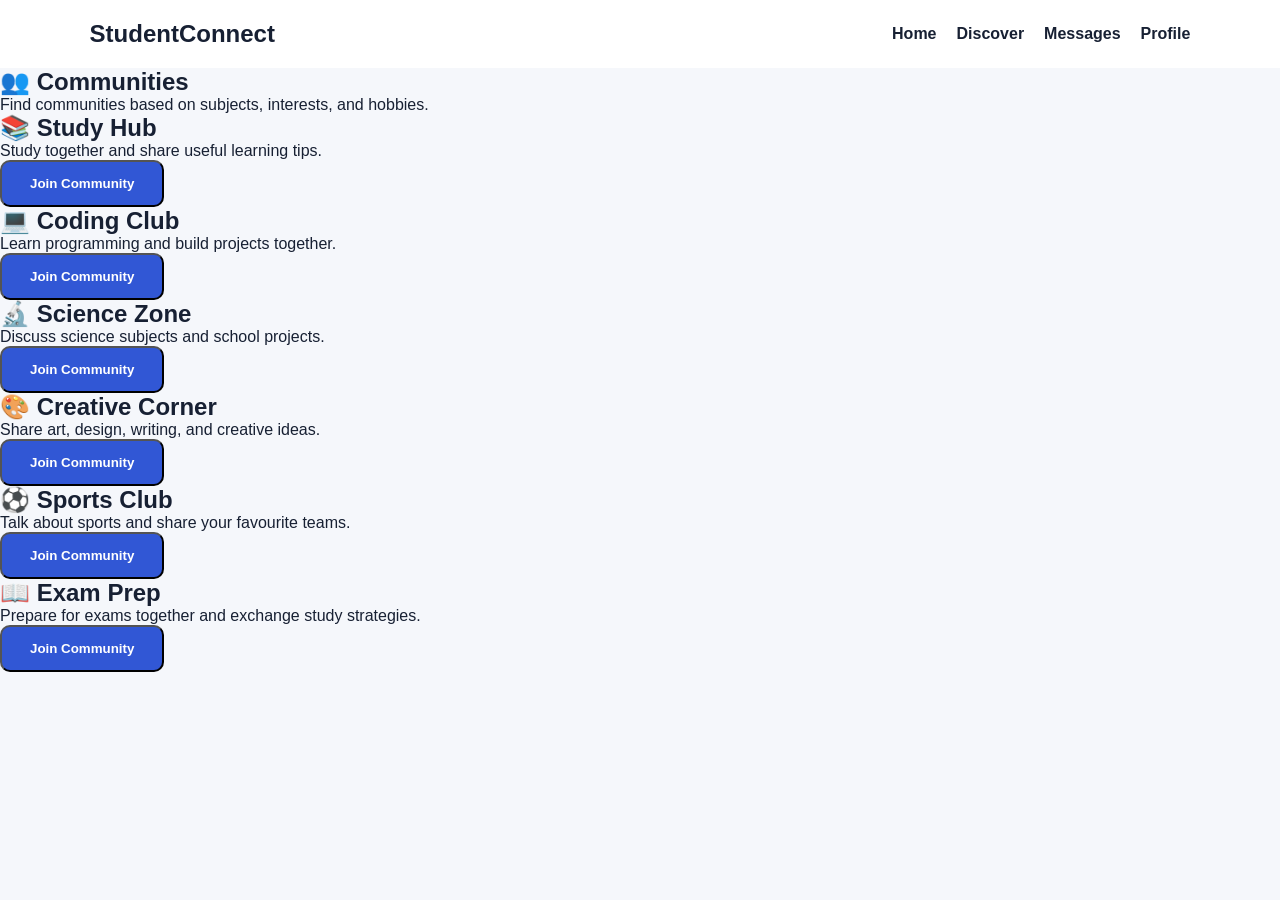
==== communities.html @ 0e992ad4 "Create communities.html" ====
<!DOCTYPE html>
<html lang="en">
<head>
  <meta charset="UTF-8">
  <meta name="viewport" content="width=device-width, initial-scale=1.0">

  <title>Communities - StudentConnect</title>

  <link rel="stylesheet" href="css/style.css">
</head>

<body>

  <nav>
    <h2>StudentConnect</h2>

    <div>
      <a href="dashboard.html">Home</a>
      <a href="discover.html">Discover</a>
      <a href="messages.html">Messages</a>
      <a href="profile.html">Profile</a>
    </div>
  </nav>

  <main class="communities-page">

    <section class="communities-header">
      <h1>👥 Communities</h1>

      <p>
        Find communities based on subjects,
        interests, and hobbies.
      </p>
    </section>

    <section class="community-grid">

      <div class="community-card">
        <h2>📚 Study Hub</h2>
        <p>
          Study together and share useful learning tips.
        </p>

        <button class="btn" type="button">
          Join Community
        </button>
      </div>

      <div class="community-card">
        <h2>💻 Coding Club</h2>
        <p>
          Learn programming and build projects together.
        </p>

        <button class="btn" type="button">
          Join Community
        </button>
      </div>

      <div class="community-card">
        <h2>🔬 Science Zone</h2>
        <p>
          Discuss science subjects and school projects.
        </p>

        <button class="btn" type="button">
          Join Community
        </button>
      </div>

      <div class="community-card">
        <h2>🎨 Creative Corner</h2>
        <p>
          Share art, design, writing, and creative ideas.
        </p>

        <button class="btn" type="button">
          Join Community
        </button>
      </div>

      <div class="community-card">
        <h2>⚽ Sports Club</h2>
        <p>
          Talk about sports and share your favourite teams.
        </p>

        <button class="btn" type="button">
          Join Community
        </button>
      </div>

      <div class="community-card">
        <h2>📖 Exam Prep</h2>
        <p>
          Prepare for exams together and exchange study strategies.
        </p>

        <button class="btn" type="button">
          Join Community
        </button>
      </div>

    </section>

  </main>

</body>
  </html>
---- css/style.css ----
* {
  margin: 0;
  padding: 0;
  box-sizing: border-box;
}

body {
  font-family: Arial, sans-serif;
  background: #f5f7fb;
  color: #172033;
}

nav {
  display: flex;
  justify-content: space-between;
  align-items: center;
  padding: 20px 7%;
  background: white;
}

nav h2 {
  font-size: 24px;
}

nav div {
  display: flex;
  gap: 20px;
}

nav a {
  text-decoration: none;
  color: #172033;
  font-weight: 600;
}

.hero {
  max-width: 850px;
  margin: 120px auto;
  padding: 0 25px;
  text-align: center;
}

.hero h1 {
  font-size: 56px;
  margin-bottom: 20px;
}

.hero p {
  max-width: 650px;
  margin: 0 auto 35px;
  font-size: 18px;
  line-height: 1.7;
}

.btn {
  display: inline-block;
  padding: 14px 28px;
  border-radius: 10px;
  background: #3157d5;
  color: white;
  text-decoration: none;
  font-weight: 700;
}

@media (max-width: 600px) {
  nav {
    padding: 18px 5%;
  }

  nav h2 {
    font-size: 20px;
  }

  nav div {
    gap: 10px;
  }

  .hero {
    margin: 80px auto;
  }

  .hero h1 {
    font-size: 40px;
  }
  .features {
  max-width: 1000px;
  margin: 60px auto;
  padding: 0 25px;

  display: grid;
  grid-template-columns: repeat(2, 1fr);
  gap: 25px;
}

.feature-card {
  background: #ffffff;
  padding: 25px;
  border-radius: 15px;
  box-shadow: 0 5px 20px rgba(0, 0, 0, 0.08);
}

.feature-card h3 {
  margin-bottom: 10px;
  font-size: 22px;
}

.feature-card p {
  line-height: 1.6;
    }
  .how-it-works {
  max-width: 1000px;
  margin: 80px auto;
  padding: 0 25px;
  text-align: center;
}

.how-it-works h2 {
  font-size: 36px;
  margin-bottom: 15px;
}

.section-intro {
  margin-bottom: 40px;
  line-height: 1.6;
}

.steps {
  display: grid;
  grid-template-columns: repeat(3, 1fr);
  gap: 25px;
}

.step {
  padding: 25px;
  background: white;
  border-radius: 15px;
}

.step-number {
  display: inline-flex;
  align-items: center;
  justify-content: center;
  width: 45px;
  height: 45px;
  margin-bottom: 15px;
  border-radius: 50%;
  background: #3157d5;
  color: white;
  font-weight: bold;
}

.step h3 {
  margin-bottom: 10px;
}

.step p {
  line-height: 1.6;
}

@media (max-width: 600px) {
  .steps {
    grid-template-columns: 1fr;
  }
    }
  .cta {
  max-width: 900px;
  margin: 80px auto;
  padding: 60px 25px;
  text-align: center;
  background: #3157d5;
  color: white;
  border-radius: 20px;
}

.cta h2 {
  font-size: 36px;
  margin-bottom: 15px;
}

.cta p {
  max-width: 600px;
  margin: 0 auto 30px;
  line-height: 1.6;
}

.cta .btn {
  background: white;
  color: #3157d5;
  }
  .signup-page {
  min-height: 100vh;
  display: flex;
  justify-content: center;
  align-items: center;
  padding: 30px 20px;
}

.signup-card {
  width: 100%;
  max-width: 500px;
  padding: 35px;
  background: white;
  border-radius: 18px;
  box-shadow: 0 8px 30px rgba(0, 0, 0, 0.08);
}

.signup-card h1 {
  margin-bottom: 10px;
}

.signup-card > p {
  margin-bottom: 25px;
  line-height: 1.6;
}

.signup-card form {
  display: flex;
  flex-direction: column;
}

.signup-card label {
  margin-bottom: 7px;
  font-weight: 600;
}

.signup-card input,
.signup-card select {
  padding: 13px;
  margin-bottom: 18px;
  border: 1px solid #d5d9e2;
  border-radius: 8px;
  font-size: 16px;
}

.signup-card input:focus,
.signup-card select:focus {
  outline: 2px solid #3157d5;
}

.signup-card button {
  border: none;
  cursor: pointer;
  font-size: 16px;
  margin-top: 5px;
}
  .profile-page {
  min-height: 100vh;
  display: flex;
  justify-content: center;
  align-items: center;
  padding: 30px 20px;
  box-sizing: border-box;
}

.profile-card {
  width: 100%;
  max-width: 550px;
  padding: 35px;
  background: white;
  border-radius: 18px;
  box-shadow: 0 8px 30px rgba(0, 0, 0, 0.08);
  box-sizing: border-box;
}

.profile-card h1 {
  margin-bottom: 12px;
}

.profile-card > p {
  line-height: 1.6;
  margin-bottom: 25px;
}

.profile-card form {
  display: flex;
  flex-direction: column;
  width: 100%;
}

.profile-card label {
  margin-bottom: 7px;
  font-weight: 600;
}

.profile-card input,
.profile-card select {
  width: 100%;
  box-sizing: border-box;
  padding: 13px;
  margin-bottom: 18px;
  border: 1px solid #d5d9e2;
  border-radius: 8px;
  font-size: 16px;
}

.profile-card button {
  width: 100%;
  border: none;
  cursor: pointer;
  font-size: 16px;
  margin-top: 5px;
}

/* Mobile */
@media (max-width: 600px) {

  .profile-page {
    padding: 20px 15px;
    align-items: flex-start;
  }

  .profile-card {
    padding: 25px 20px;
    margin-top: 20px;
  }

  .profile-card h1 {
    font-size: 30px;
  }

  .profile-card > p {
    font-size: 15px;
  }

  .profile-card input,
  .profile-card select {
    font-size: 16px;
  }
  .dashboard {
  max-width: 1100px;
  margin: 60px auto;
  padding: 0 25px;
}

.dashboard-welcome {
  margin-bottom: 40px;
}

.dashboard-welcome h1 {
  font-size: 38px;
  margin-bottom: 10px;
}

.dashboard-welcome p {
  line-height: 1.6;
}

.dashboard-grid {
  display: grid;
  grid-template-columns: repeat(3, 1fr);
  gap: 25px;
}

.dashboard-card {
  padding: 25px;
  background: white;
  border-radius: 18px;
  box-shadow: 0 8px 25px rgba(0, 0, 0, 0.08);
}

.dashboard-card h2 {
  font-size: 22px;
  margin-bottom: 12px;
}

.dashboard-card p {
  line-height: 1.6;
  margin-bottom: 20px;
}

.dashboard-card .btn {
  border: none;
  cursor: pointer;
}

@media (max-width: 700px) {
  .dashboard {
    margin: 35px auto;
  }

  .dashboard-welcome h1 {
    font-size: 30px;
  }

  .dashboard-grid {
    grid-template-columns: 1fr;
  }
  .student-profile {
  max-width: 600px;
  margin-bottom: 35px;
  padding: 25px;
  background: white;
  border-radius: 18px;
  box-shadow: 0 8px 25px rgba(0, 0, 0, 0.08);
}

.student-profile h2 {
  margin-bottom: 20px;
}

.student-profile p {
  margin: 12px 0;
  line-height: 1.5;
  }
  .discover {
  max-width: 1100px;
  margin: 50px auto;
  padding: 0 25px;
}

.discover-header {
  text-align: center;
  margin-bottom: 40px;
}

.discover-header h1 {
  font-size: 36px;
  margin-bottom: 10px;
}

.discover-header p {
  line-height: 1.6;
}

.student-list {
  display: grid;
  grid-template-columns: repeat(3, 1fr);
  gap: 25px;
}

.student-card {
  padding: 25px;
  background: white;
  border-radius: 18px;
  box-shadow: 0 8px 25px rgba(0, 0, 0, 0.08);
}

.student-card h2 {
  margin-bottom: 15px;
}

.student-card p {
  line-height: 1.6;
  margin: 8px 0;
}

.student-card .btn {
  width: 100%;
  border: none;
  cursor: pointer;
  margin-top: 15px;
}

@media (max-width: 700px) {
  .discover {
    margin: 30px auto;
  }

  .discover-header h1 {
    font-size: 30px;
  }

  .student-list {
    grid-template-columns: 1fr;
  }
  .chat-page {
  max-width: 700px;
  margin: 40px auto;
  padding: 20px;
}

.chat-header {
  text-align: center;
  margin-bottom: 25px;
}

.messages {
  height: 450px;
  overflow-y: auto;
  padding: 20px;
  background: #f4f5f7;
  border-radius: 15px;
  margin-bottom: 15px;
}

.message {
  max-width: 75%;
  padding: 12px 16px;
  margin: 10px 0;
  border-radius: 15px;
  word-wrap: break-word;
}

.message.mine {
  margin-left: auto;
  background: #315bdc;
  color: white;
}

.message.theirs {
  margin-right: auto;
  background: white;
  color: #222;
}

.message-form {
  display: flex;
  gap: 10px;
}

.message-form input {
  flex: 1;
  padding: 14px;
  border-radius: 10px;
  border: 1px solid #ccc;
}

@media (max-width: 600px) {
  .chat-page {
    padding: 15px;
  }

  .messages {
    height: 400px;
  }
  .messages-page {
  max-width: 700px;
  margin: 40px auto;
  padding: 20px;
}

.messages-header {
  text-align: center;
  margin-bottom: 30px;
}

.conversation-list {
  display: flex;
  flex-direction: column;
  gap: 15px;
}

.conversation-card {
  background: white;
  padding: 20px;
  border-radius: 15px;
  box-shadow: 0 3px 12px rgba(0, 0, 0, 0.08);
}

.conversation-card h2 {
  margin-top: 0;
}

.conversation-card p {
  margin-bottom: 15px;
    }
  #messageBadge {
  font-size: 12px;
  font-weight: bold;
    }
    }
  }
}
  }
}
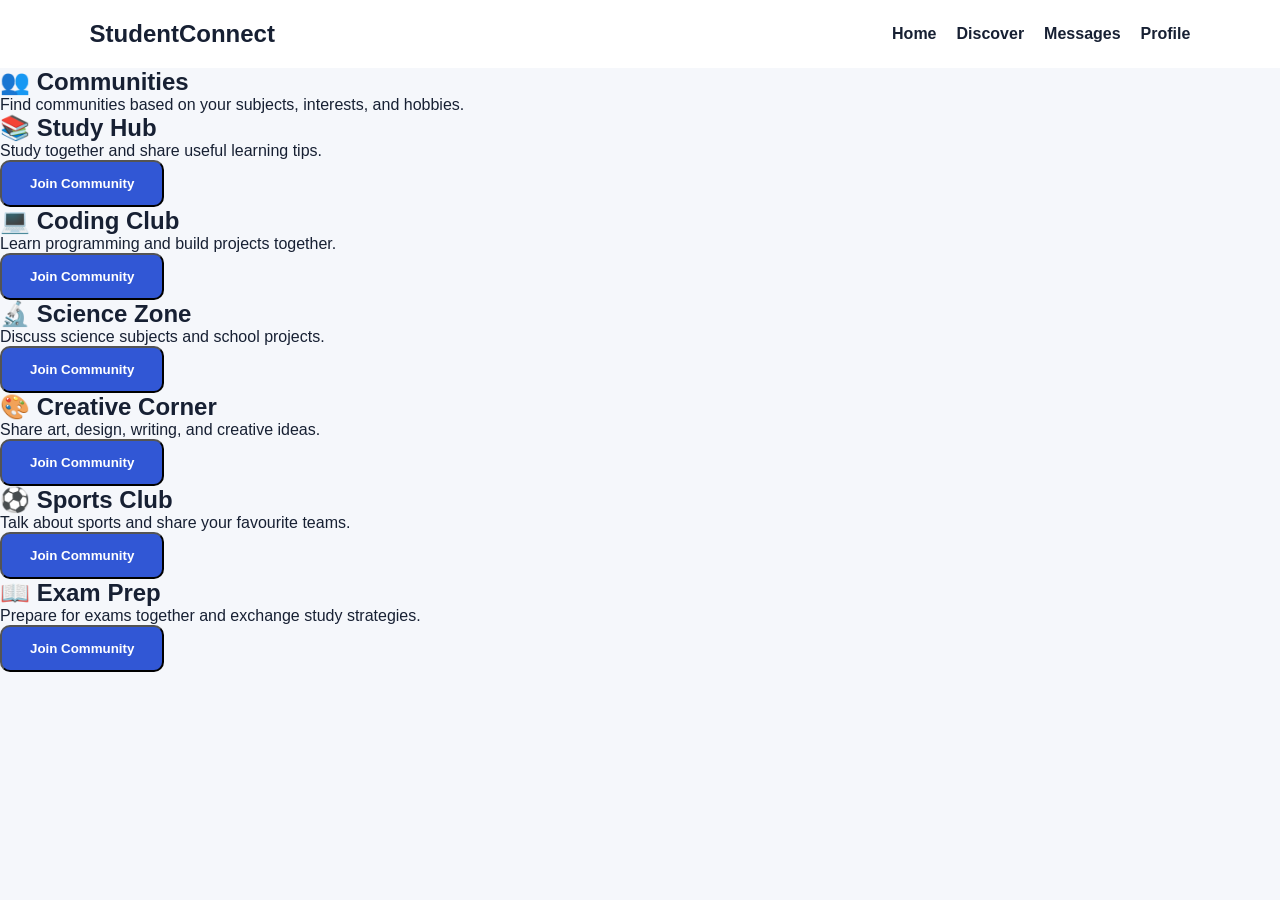
==== commit 3903b111: "Update community descriptions and button structure" ====
--- a/communities.html
+++ b/communities.html
@@ -28,75 +28,93 @@
       <h1>👥 Communities</h1>
 
       <p>
-        Find communities based on subjects,
+        Find communities based on your subjects,
         interests, and hobbies.
       </p>
     </section>
 
     <section class="community-grid">
 
+      <!-- Study Hub -->
       <div class="community-card">
         <h2>📚 Study Hub</h2>
         <p>
           Study together and share useful learning tips.
         </p>
 
-        <button class="btn" type="button">
+        <button
+          class="btn join-community"
+          data-community="study-hub">
           Join Community
         </button>
       </div>
 
+      <!-- Coding Club -->
       <div class="community-card">
         <h2>💻 Coding Club</h2>
         <p>
           Learn programming and build projects together.
         </p>
 
-        <button class="btn" type="button">
+        <button
+          class="btn join-community"
+          data-community="coding-club">
           Join Community
         </button>
       </div>
 
+      <!-- Science Zone -->
       <div class="community-card">
         <h2>🔬 Science Zone</h2>
         <p>
           Discuss science subjects and school projects.
         </p>
 
-        <button class="btn" type="button">
+        <button
+          class="btn join-community"
+          data-community="science-zone">
           Join Community
         </button>
       </div>
 
+      <!-- Creative Corner -->
       <div class="community-card">
         <h2>🎨 Creative Corner</h2>
         <p>
           Share art, design, writing, and creative ideas.
         </p>
 
-        <button class="btn" type="button">
+        <button
+          class="btn join-community"
+          data-community="creative-corner">
           Join Community
         </button>
       </div>
 
+      <!-- Sports Club -->
       <div class="community-card">
         <h2>⚽ Sports Club</h2>
         <p>
           Talk about sports and share your favourite teams.
         </p>
 
-        <button class="btn" type="button">
+        <button
+          class="btn join-community"
+          data-community="sports-club">
           Join Community
         </button>
       </div>
 
+      <!-- Exam Prep -->
       <div class="community-card">
         <h2>📖 Exam Prep</h2>
         <p>
           Prepare for exams together and exchange study strategies.
         </p>
 
-        <button class="btn" type="button">
+        <button
+          class="btn join-community"
+          data-community="exam-prep">
           Join Community
         </button>
       </div>
@@ -105,5 +123,7 @@
 
   </main>
 
+  <script type="module" src="js/communities.js"></script>
+
 </body>
   </html>
--- a/css/style.css
+++ b/css/style.css
@@ -558,6 +558,44 @@
   font-size: 12px;
   font-weight: bold;
     }
+  .communities-page {
+  max-width: 1100px;
+  margin: 40px auto;
+  padding: 20px;
+}
+
+.communities-header {
+  text-align: center;
+  margin-bottom: 40px;
+}
+
+.community-grid {
+  display: grid;
+  grid-template-columns: repeat(3, 1fr);
+  gap: 25px;
+}
+
+.community-card {
+  background: white;
+  padding: 25px;
+  border-radius: 18px;
+  box-shadow: 0 5px 20px rgba(0, 0, 0, 0.08);
+}
+
+.community-card h2 {
+  margin-top: 0;
+}
+
+.community-card p {
+  line-height: 1.6;
+  margin-bottom: 20px;
+}
+
+@media (max-width: 750px) {
+  .community-grid {
+    grid-template-columns: 1fr;
+  }
+  }
     }
   }
 }
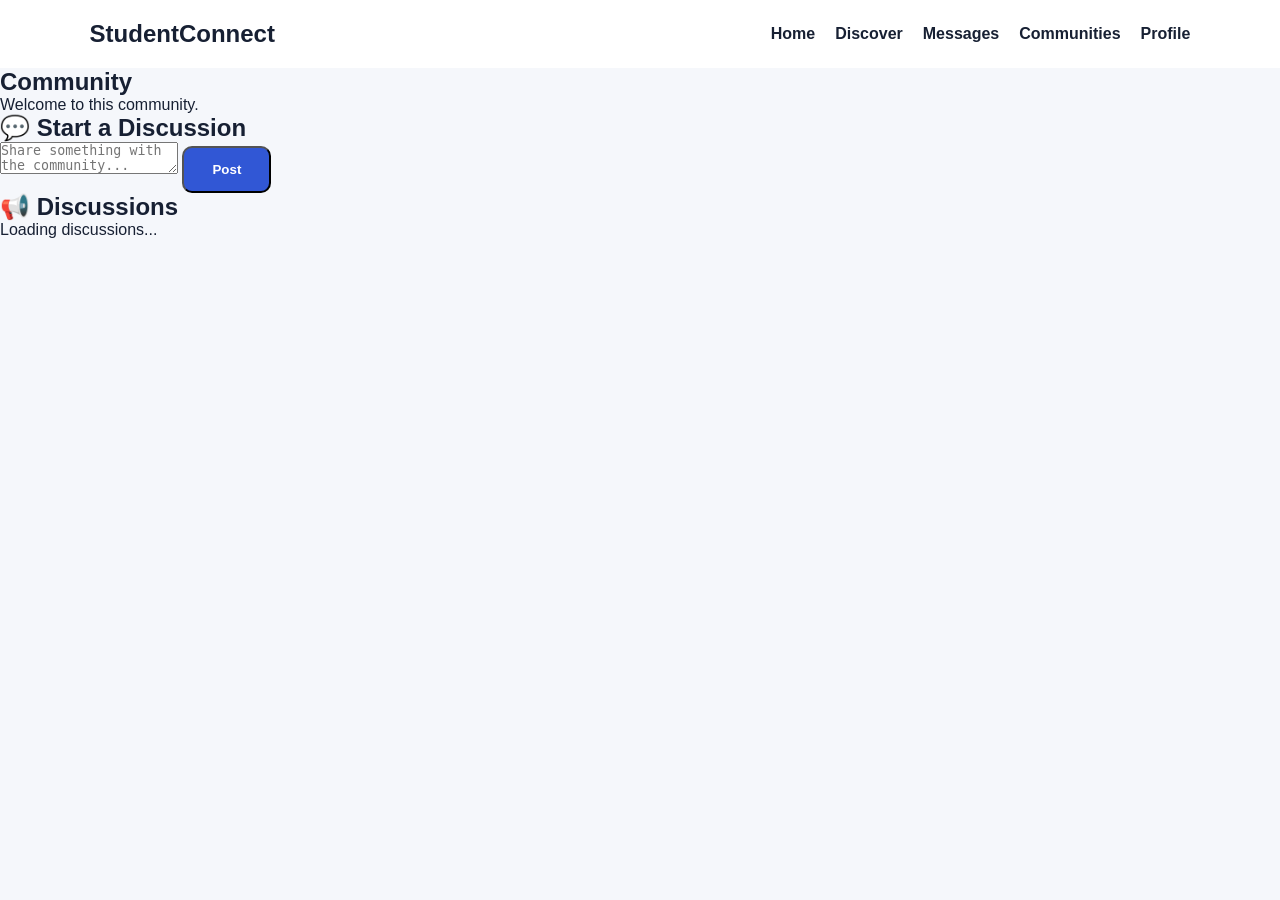
==== commit 4ec1bf2b: "Refactor communities page structure and content" ====
--- a/communities.html
+++ b/communities.html
@@ -4,7 +4,7 @@
   <meta charset="UTF-8">
   <meta name="viewport" content="width=device-width, initial-scale=1.0">
 
-  <title>Communities - StudentConnect</title>
+  <title>Community - StudentConnect</title>
 
   <link rel="stylesheet" href="css/style.css">
 </head>
@@ -18,112 +18,61 @@
       <a href="dashboard.html">Home</a>
       <a href="discover.html">Discover</a>
       <a href="messages.html">Messages</a>
+      <a href="communities.html">Communities</a>
       <a href="profile.html">Profile</a>
     </div>
   </nav>
 
-  <main class="communities-page">
+  <main class="community-page">
 
-    <section class="communities-header">
-      <h1>👥 Communities</h1>
+    <section class="community-header">
 
-      <p>
-        Find communities based on your subjects,
-        interests, and hobbies.
+      <h1 id="communityTitle">
+        Community
+      </h1>
+
+      <p id="communityDescription">
+        Welcome to this community.
       </p>
+
     </section>
 
-    <section class="community-grid">
 
-      <!-- Study Hub -->
-      <div class="community-card">
-        <h2>📚 Study Hub</h2>
-        <p>
-          Study together and share useful learning tips.
-        </p>
+    <section class="community-post-box">
 
-        <button
-          class="btn join-community"
-          data-community="study-hub">
-          Join Community
-        </button>
-      </div>
+      <h2>💬 Start a Discussion</h2>
 
-      <!-- Coding Club -->
-      <div class="community-card">
-        <h2>💻 Coding Club</h2>
-        <p>
-          Learn programming and build projects together.
-        </p>
+      <textarea
+        id="postInput"
+        placeholder="Share something with the community..."
+        maxlength="500"
+      ></textarea>
 
-        <button
-          class="btn join-community"
-          data-community="coding-club">
-          Join Community
-        </button>
-      </div>
+      <button
+        id="postButton"
+        class="btn"
+        type="button"
+      >
+        Post
+      </button>
 
-      <!-- Science Zone -->
-      <div class="community-card">
-        <h2>🔬 Science Zone</h2>
-        <p>
-          Discuss science subjects and school projects.
-        </p>
+    </section>
 
-        <button
-          class="btn join-community"
-          data-community="science-zone">
-          Join Community
-        </button>
-      </div>
 
-      <!-- Creative Corner -->
-      <div class="community-card">
-        <h2>🎨 Creative Corner</h2>
-        <p>
-          Share art, design, writing, and creative ideas.
-        </p>
+    <section class="community-posts">
 
-        <button
-          class="btn join-community"
-          data-community="creative-corner">
-          Join Community
-        </button>
-      </div>
+      <h2>📢 Discussions</h2>
 
-      <!-- Sports Club -->
-      <div class="community-card">
-        <h2>⚽ Sports Club</h2>
-        <p>
-          Talk about sports and share your favourite teams.
-        </p>
-
-        <button
-          class="btn join-community"
-          data-community="sports-club">
-          Join Community
-        </button>
-      </div>
-
-      <!-- Exam Prep -->
-      <div class="community-card">
-        <h2>📖 Exam Prep</h2>
-        <p>
-          Prepare for exams together and exchange study strategies.
-        </p>
-
-        <button
-          class="btn join-community"
-          data-community="exam-prep">
-          Join Community
-        </button>
+      <div id="postsList">
+        <p>Loading discussions...</p>
       </div>
 
     </section>
 
   </main>
 
-  <script type="module" src="js/communities.js"></script>
+
+  <script type="module" src="js/community.js"></script>
 
 </body>
   </html>
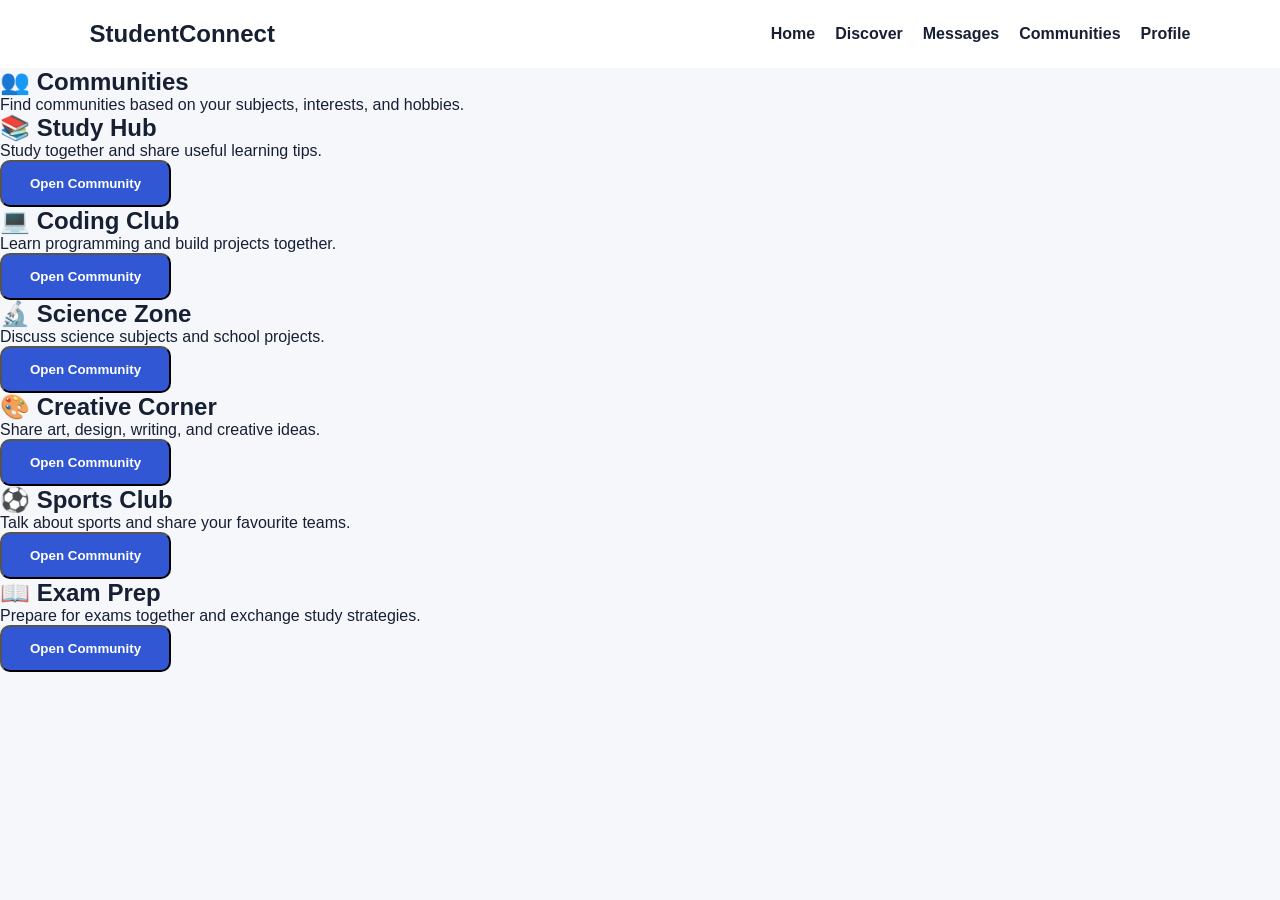
==== commit b9fac36c: "Update communities.html" ====
--- a/communities.html
+++ b/communities.html
@@ -4,7 +4,7 @@
   <meta charset="UTF-8">
   <meta name="viewport" content="width=device-width, initial-scale=1.0">
 
-  <title>Community - StudentConnect</title>
+  <title>Communities - StudentConnect</title>
 
   <link rel="stylesheet" href="css/style.css">
 </head>
@@ -23,56 +23,188 @@
     </div>
   </nav>
 
-  <main class="community-page">
-
-    <section class="community-header">
-
-      <h1 id="communityTitle">
-        Community
-      </h1>
-
-      <p id="communityDescription">
-        Welcome to this community.
+
+  <main class="communities-page">
+
+    <section class="communities-header">
+
+      <h1>👥 Communities</h1>
+
+      <p>
+        Find communities based on your subjects,
+        interests, and hobbies.
       </p>
 
     </section>
 
 
-    <section class="community-post-box">
-
-      <h2>💬 Start a Discussion</h2>
-
-      <textarea
-        id="postInput"
-        placeholder="Share something with the community..."
-        maxlength="500"
-      ></textarea>
-
-      <button
-        id="postButton"
-        class="btn"
-        type="button"
-      >
-        Post
-      </button>
+    <section class="community-grid">
+
+
+      <!-- STUDY HUB -->
+
+      <div class="community-card">
+
+        <h2>📚 Study Hub</h2>
+
+        <p>
+          Study together and share useful learning tips.
+        </p>
+
+        <button
+          class="btn open-community"
+          data-community="study-hub"
+          type="button"
+        >
+          Open Community
+        </button>
+
+      </div>
+
+
+      <!-- CODING CLUB -->
+
+      <div class="community-card">
+
+        <h2>💻 Coding Club</h2>
+
+        <p>
+          Learn programming and build projects together.
+        </p>
+
+        <button
+          class="btn open-community"
+          data-community="coding-club"
+          type="button"
+        >
+          Open Community
+        </button>
+
+      </div>
+
+
+      <!-- SCIENCE ZONE -->
+
+      <div class="community-card">
+
+        <h2>🔬 Science Zone</h2>
+
+        <p>
+          Discuss science subjects and school projects.
+        </p>
+
+        <button
+          class="btn open-community"
+          data-community="science-zone"
+          type="button"
+        >
+          Open Community
+        </button>
+
+      </div>
+
+
+      <!-- CREATIVE CORNER -->
+
+      <div class="community-card">
+
+        <h2>🎨 Creative Corner</h2>
+
+        <p>
+          Share art, design, writing, and creative ideas.
+        </p>
+
+        <button
+          class="btn open-community"
+          data-community="creative-corner"
+          type="button"
+        >
+          Open Community
+        </button>
+
+      </div>
+
+
+      <!-- SPORTS CLUB -->
+
+      <div class="community-card">
+
+        <h2>⚽ Sports Club</h2>
+
+        <p>
+          Talk about sports and share your favourite teams.
+        </p>
+
+        <button
+          class="btn open-community"
+          data-community="sports-club"
+          type="button"
+        >
+          Open Community
+        </button>
+
+      </div>
+
+
+      <!-- EXAM PREP -->
+
+      <div class="community-card">
+
+        <h2>📖 Exam Prep</h2>
+
+        <p>
+          Prepare for exams together and exchange study strategies.
+        </p>
+
+        <button
+          class="btn open-community"
+          data-community="exam-prep"
+          type="button"
+        >
+          Open Community
+        </button>
+
+      </div>
+
 
     </section>
 
-
-    <section class="community-posts">
-
-      <h2>📢 Discussions</h2>
-
-      <div id="postsList">
-        <p>Loading discussions...</p>
-      </div>
-
-    </section>
-
   </main>
 
 
-  <script type="module" src="js/community.js"></script>
+  <script>
+
+    const communityButtons =
+      document.querySelectorAll(
+        ".open-community"
+      );
+
+
+    communityButtons.forEach(
+      (button) => {
+
+        button.addEventListener(
+          "click",
+          () => {
+
+            const community =
+              button.dataset.community;
+
+
+            window.location.href =
+              "community.html?community=" +
+              encodeURIComponent(
+                community
+              );
+
+          }
+        );
+
+      }
+    );
+
+  </script>
+
 
 </body>
   </html>
